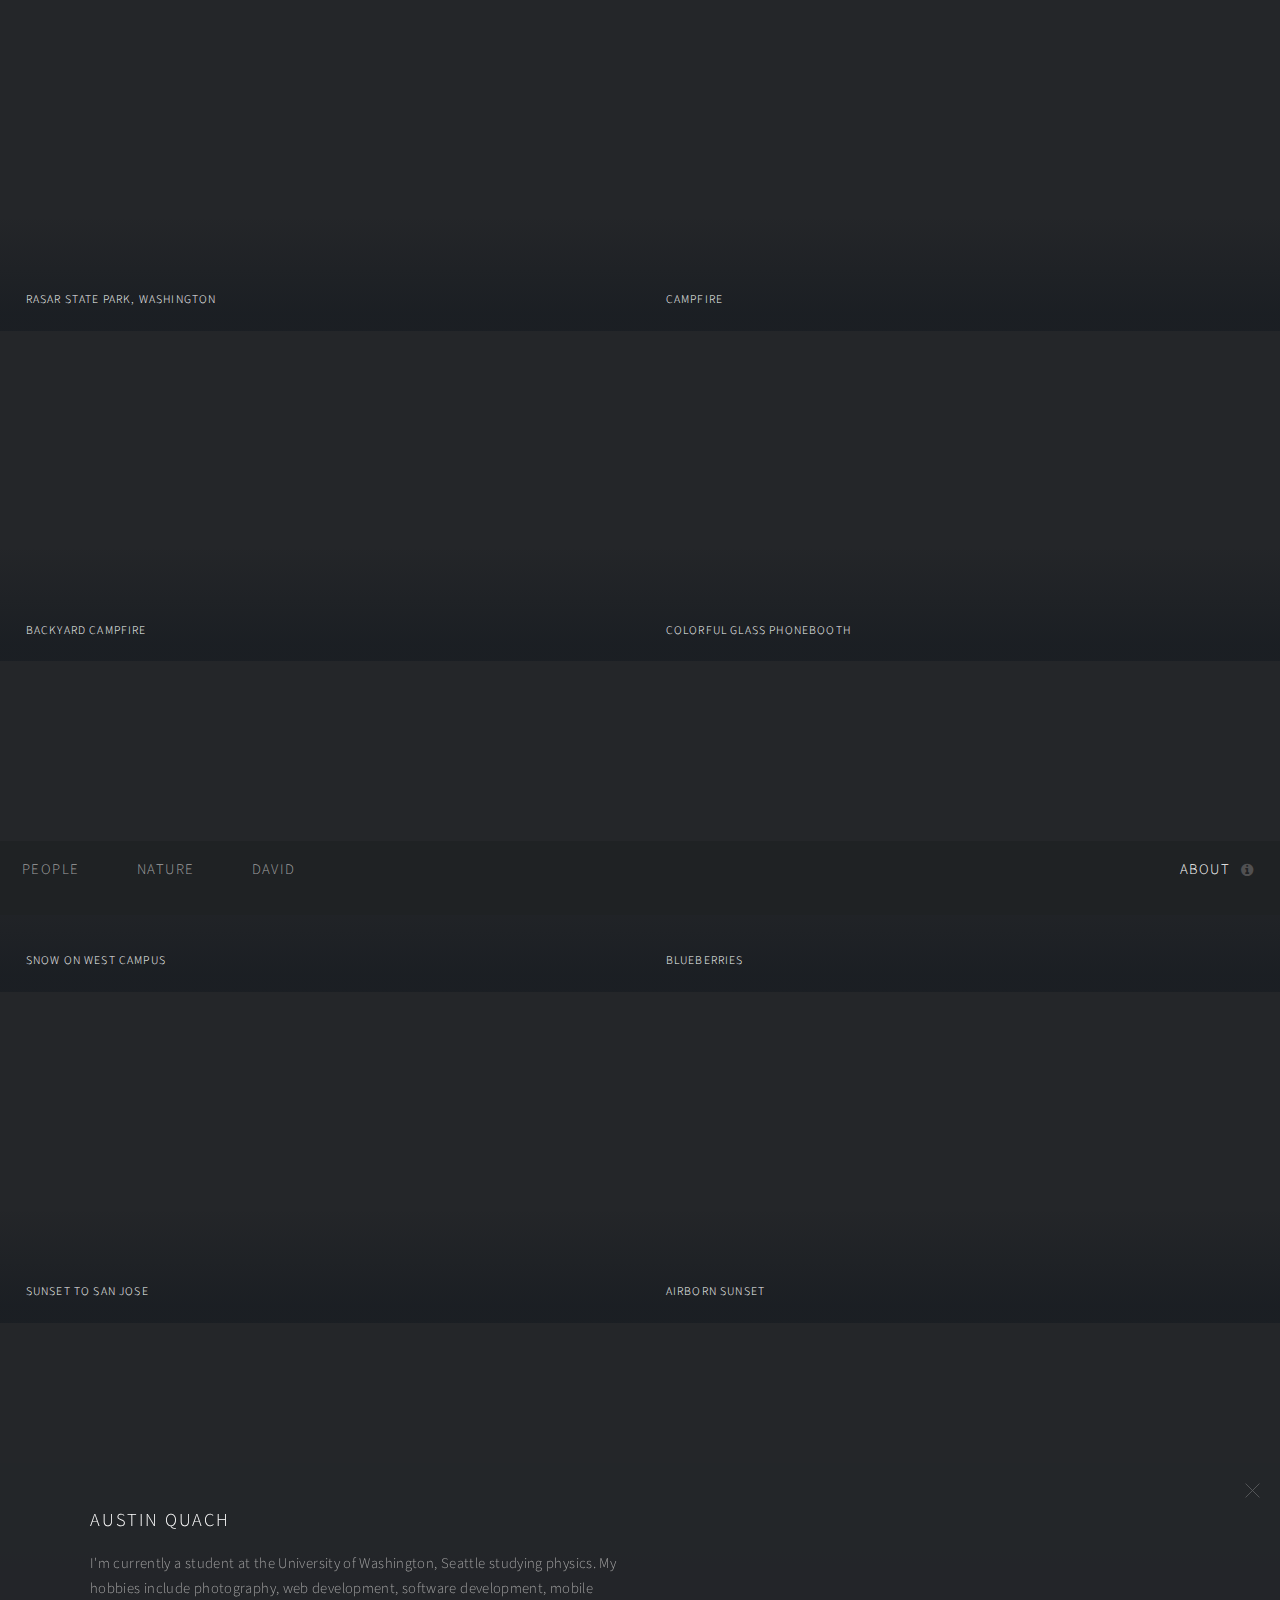
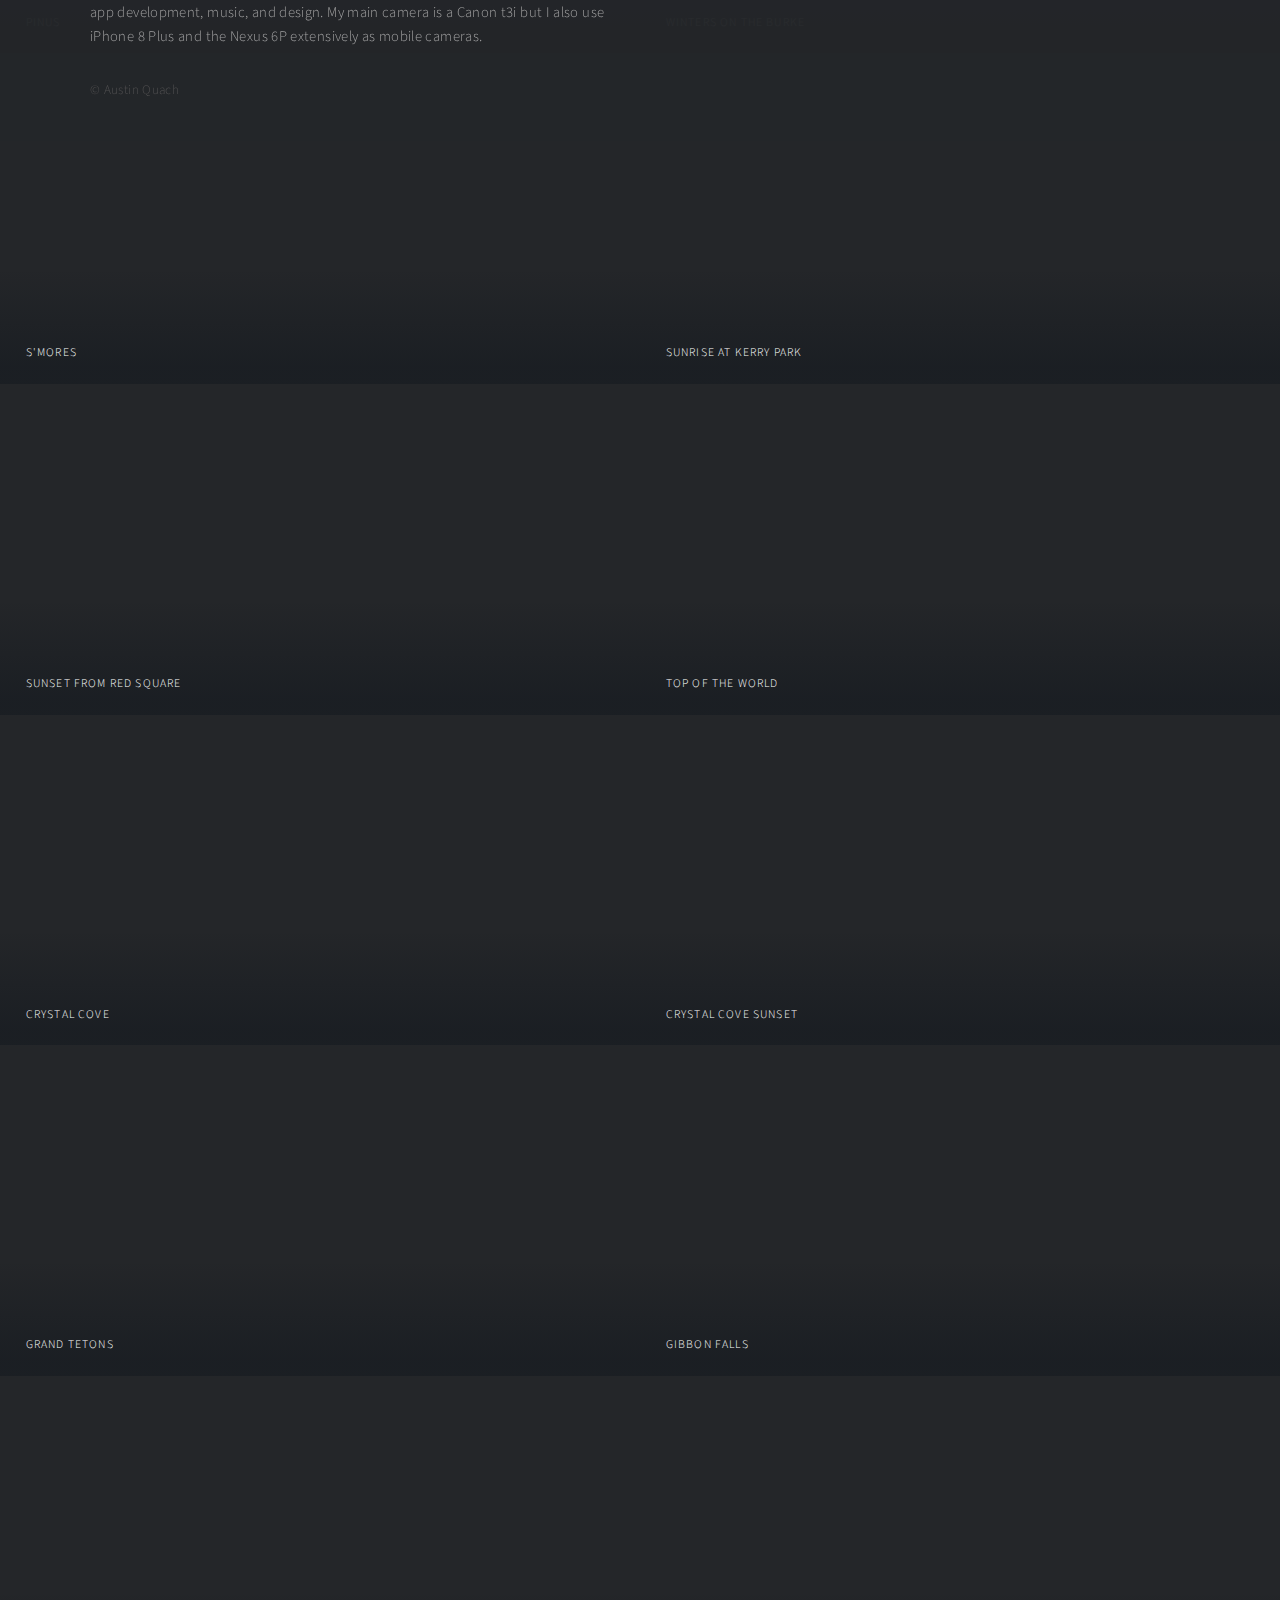
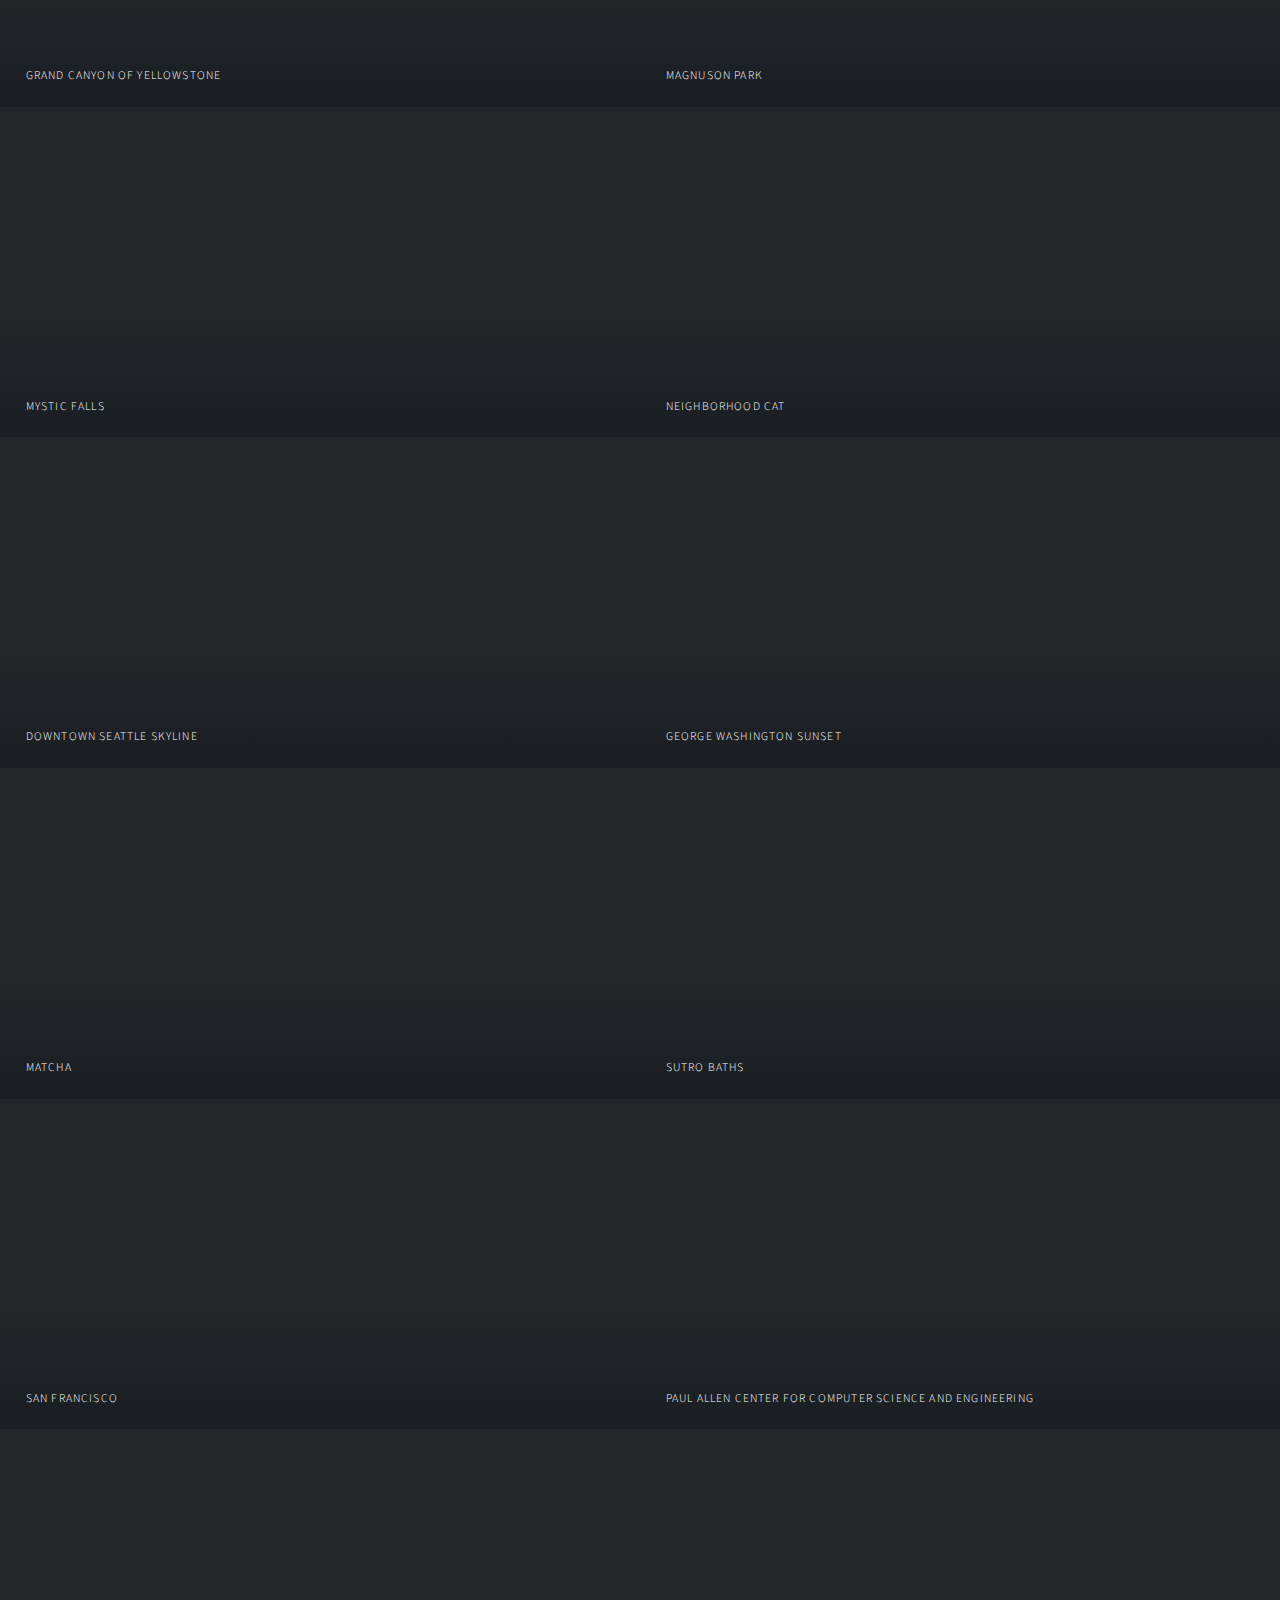
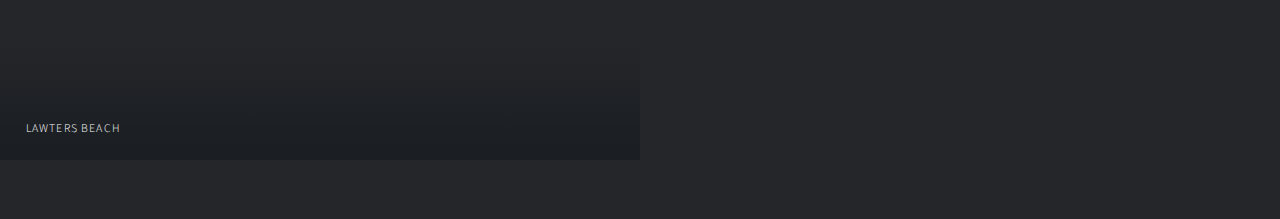
==== nature.html @ 3e6b7080 "Initial push" ====
<!DOCTYPE HTML>
<!--
	Multiverse by HTML5 UP
	html5up.net | @ajlkn
	Free for personal and commercial use under the CCA 3.0 license (html5up.net/license)
-->
<html>
	<head>
		<title>Photo Gallery</title>
		<meta charset="utf-8" />
		<meta name="viewport" content="width=device-width, initial-scale=1, user-scalable=no" />
		<!--[if lte IE 8]><script src="assets/js/ie/html5shiv.js"></script><![endif]-->
		<link rel="stylesheet" href="assets/css/main.css" />
		<!--[if lte IE 9]><link rel="stylesheet" href="assets/css/ie9.css" /><![endif]-->
		<!--[if lte IE 8]><link rel="stylesheet" href="assets/css/ie8.css" /><![endif]-->
	</head>
	<body>

		<!-- Wrapper -->
			<div id="wrapper">

				<!-- Header -->
					<header id="header">
						<h1><a href="index.html">People &nbsp &nbsp &nbsp &nbsp &nbsp &nbsp</a></h1>
						<h1><a href="nature.html">Nature &nbsp &nbsp &nbsp &nbsp &nbsp &nbsp</a></h1>
                        <h1><a href="david.html">David</a></h1>
						<nav>
							<ul>
								<li><a href="#footer" class="icon fa-info-circle">About</a></li>
							</ul>
						</nav>
					</header>

					<!-- Main -->
					<div id="main">
						<article class="thumb">
							<a href="https://goo.gl/JCWDoi" class="image"><img src="https://goo.gl/JCWDoi" alt="" /></a>
							<h2>Rasar State Park, Washington</h2>
						</article>
						<article class="thumb">
							<a href="https://goo.gl/pDGPKF" class="image"><img src="https://goo.gl/pDGPKF" alt="" /></a>
							<h2>Campfire</h2>
						</article>
						<article class="thumb">
							<a href="https://goo.gl/0g69cc" class="image"><img src="https://goo.gl/0g69cc" alt="" /></a>
							<h2>Backyard Campfire</h2>
						</article>
						<article class="thumb">
							<a href="https://goo.gl/qanI26" class="image"><img src="https://goo.gl/qanI26" alt="" /></a>
							<h2>Colorful Glass Phonebooth</h2>
						</article>
						<article class="thumb">
							<a href="https://goo.gl/yMsdzG" class="image"><img src="https://goo.gl/yMsdzG" alt="" /></a>
							<h2>Snow on West Campus</h2>
						</article>
						<article class="thumb">
							<a href="https://goo.gl/GKqSKX" class="image"><img src="https://goo.gl/GKqSKX" alt="" /></a>
							<h2>Blueberries</h2>
						</article>
						<article class="thumb">
							<a href="https://goo.gl/ASfyWX" class="image"><img src="https://goo.gl/ASfyWX" alt="" /></a>
							<h2>Sunset to San Jose</h2>
							<p>Flying to San Jose for PAC-12 Championship.</p>
						</article>
						<article class="thumb">
							<a href="https://goo.gl/BLRtaW" class="image"><img src="https://goo.gl/BLRtaW" alt="" /></a>
							<h2>Airborn Sunset</h2>
						</article>
						<article class="thumb">
							<a href="https://goo.gl/0OjVgp" class="image"><img src="https://goo.gl/0OjVgp" alt="" /></a>
							<h2>Pinus</h2>
							<p>Pinus the Traveling Whale accompanies Husky Band to the Cal game.</p>
						</article>
						<article class="thumb">
							<a href="https://goo.gl/dCIVrk" class="image"><img src="https://goo.gl/dCIVrk" alt="" /></a>
							<h2>Winters on the Burke</h2>
						</article>
						<article class="thumb">
							<a href="https://goo.gl/ZMhNvx" class="image"><img src="https://goo.gl/ZMhNvx" alt="" /></a>
							<h2>S'mores</h2>
						</article>
						<article class="thumb">
							<a href="https://goo.gl/GWojRS" class="image"><img src="https://goo.gl/GWojRS" alt="" /></a>
							<h2>Sunrise at Kerry Park</h2>
						</article>
						<article class="thumb">
							<a href="https://goo.gl/2pnRNy" class="image"><img src="https://goo.gl/2pnRNy" alt="" /></a>
							<h2>Sunset from Red Square</h2>
						</article>
            <article class="thumb">
							<a href="https://goo.gl/bQdSoG" class="image"><img src="https://goo.gl/bQdSoG" alt="" /></a>
							<h2>Top of the World</h2>
						</article>
            <article class="thumb">
							<a href="https://goo.gl/H8sdAZ" class="image"><img src="https://goo.gl/H8sdAZ" alt="" /></a>
							<h2>Crystal Cove</h2>
						</article>
            <article class="thumb">
							<a href="https://goo.gl/fnd2DQ" class="image"><img src="https://goo.gl/fnd2DQ" alt="" /></a>
							<h2>Crystal Cove Sunset</h2>
						</article>
						<article class="thumb">
							<a href="https://goo.gl/q62iTR" class="image"><img src="https://goo.gl/q62iTR" alt="" /></a>
							<h2>Grand Tetons</h2>
						</article>
						<article class="thumb">
							<a href="https://goo.gl/aBXGTp" class="image"><img src="https://goo.gl/aBXGTp" alt="" /></a>
							<h2>Gibbon Falls</h2>
						</article>
						<article class="thumb">
							<a href="https://goo.gl/oGfmu6" class="image"><img src="https://goo.gl/oGfmu6" alt="" /></a>
							<h2>Grand Canyon of Yellowstone</h2>
						</article>
						<article class="thumb">
							<a href="https://goo.gl/AFgDKu" class="image"><img src="https://goo.gl/AFgDKu" alt="" /></a>
							<h2>Magnuson Park</h2>
						</article>
						<article class="thumb">
							<a href="https://goo.gl/muvzYB" class="image"><img src="https://goo.gl/muvzYB" alt="" /></a>
							<h2>Mystic Falls</h2>
						</article>
                        <article class="thumb">
							<a href="https://goo.gl/HmzfLh" class="image"><img src="https://goo.gl/HmzfLh" alt="" /></a>
							<h2>Neighborhood Cat</h2>
						</article>
                        <article class="thumb">
							<a href="https://goo.gl/FzQdDv" class="image"><img src="https://goo.gl/FzQdDv" alt="" /></a>
							<h2>Downtown Seattle Skyline</h2>
						</article>
                        <article class="thumb">
							<a href="https://goo.gl/gCYbWD" class="image"><img src="https://goo.gl/gCYbWD" alt="" /></a>
							<h2>George Washington Sunset</h2>
						</article>
                        <article class="thumb">
							<a href="https://goo.gl/Y8athT" class="image"><img src="https://goo.gl/Y8athT" alt="" /></a>
							<h2>Matcha</h2>
						</article>
                        <article class="thumb">
							<a href="https://goo.gl/od1YXH" class="image"><img src="https://goo.gl/od1YXH" alt="" /></a>
							<h2>Sutro Baths</h2>
						</article>
                        <article class="thumb">
							<a href="https://goo.gl/ZtMGea" class="image"><img src="https://goo.gl/ZtMGea" alt="" /></a>
							<h2>San Francisco</h2>
						</article>
                        <article class="thumb">
							<a href="https://goo.gl/rfghCG" class="image"><img src="https://goo.gl/rfghCG" alt="" /></a>
							<h2>Paul Allen Center for Computer Science and Engineering</h2>
						</article>
                        <article class="thumb">
							<a href="https://goo.gl/N5wKKr" class="image"><img src="https://goo.gl/N5wKKr" alt="" /></a>
							<h2>Lawters Beach</h2>
						</article>
					</div>

				<!-- Footer -->
					<footer id="footer" class="panel">
						<div class="inner split">
							<div>
								<section>
									<h2>Austin Quach</h2>
									<p>
										I'm currently a student at the University of Washington, Seattle studying physics. My hobbies include photography,
										web development, software development, mobile app development, music, and design. My main camera is a Canon t3i but I also use
										iPhone 8 Plus and the Nexus 6P extensively as mobile cameras.
									</p>
								</section>
								<!--
								<section>
									<h2>Follow me on ...</h2>
									<ul class="icons">
										<li><a href="https://twitter.com/ryukiri1" class="icon fa-twitter"><span class="label">Twitter</span></a></li>
										<li><a href="https://www.instagram.com/ryukiri/" class="icon fa-instagram"><span class="label">Instagram</span></a></li>
										<li><a href="https://github.com/ryukiri" class="icon fa-github"><span class="label">GitHub</span></a></li>
										<li><a href="#" class="icon fa-linkedin"><span class="label">LinkedIn</span></a></li>
									</ul>
								</section>
								-->
								<p class="copyright">
									&copy; Austin Quach</a>
								</p>
							</div>
							<div>

								<!--
								<section>
									<h2>Get in touch</h2>
									<form method="post" action="#">
										<div class="field half first">
											<input type="text" name="name" id="name" placeholder="Name" />
										</div>
										<div class="field half">
											<input type="text" name="email" id="email" placeholder="Email" />
										</div>
										<div class="field">
											<textarea name="message" id="message" rows="4" placeholder="Message"></textarea>
										</div>
										<ul class="actions">
											<li><input type="submit" value="Send" class="special" /></li>
											<li><input type="reset" value="Reset" /></li>
										</ul>
									</form>
								</section>
								-->
							</div>
						</div>
					</footer>
			</div>

		<!-- Scripts -->
			<script src="assets/js/jquery.min.js"></script>
			<script src="assets/js/jquery.poptrox.min.js"></script>
			<script src="assets/js/skel.min.js"></script>
			<script src="assets/js/util.js"></script>
			<!--[if lte IE 8]><script src="assets/js/ie/respond.min.js"></script><![endif]-->
			<script src="assets/js/main.js"></script>

	</body>
</html>
---- assets/css/main.css ----
@import url(font-awesome.min.css);
@import url("https://fonts.googleapis.com/css?family=Source+Sans+Pro:300,300italic,400,400italic");

/*
	Multiverse by HTML5 UP
	html5up.net | @ajlkn
	Free for personal and commercial use under the CCA 3.0 license (html5up.net/license)
*/

/* Reset */

	html, body, div, span, applet, object, iframe, h1, h2, h3, h4, h5, h6, p, blockquote, pre, a, abbr, acronym, address, big, cite, code, del, dfn, em, img, ins, kbd, q, s, samp, small, strike, strong, sub, sup, tt, var, b, u, i, center, dl, dt, dd, ol, ul, li, fieldset, form, label, legend, table, caption, tbody, tfoot, thead, tr, th, td, article, aside, canvas, details, embed, figure, figcaption, footer, header, hgroup, menu, nav, output, ruby, section, summary, time, mark, audio, video {
		margin: 0;
		padding: 0;
		border: 0;
		font-size: 100%;
		font: inherit;
		vertical-align: baseline;
	}

	article, aside, details, figcaption, figure, footer, header, hgroup, menu, nav, section {
		display: block;
	}

	body {
		line-height: 1;
	}

	ol, ul {
		list-style: none;
	}

	blockquote, q {
		quotes: none;
	}

	blockquote:before, blockquote:after, q:before, q:after {
		content: '';
		content: none;
	}

	table {
		border-collapse: collapse;
		border-spacing: 0;
	}

	body {
		-webkit-text-size-adjust: none;
	}

/* Box Model */

	*, *:before, *:after {
		-moz-box-sizing: border-box;
		-webkit-box-sizing: border-box;
		box-sizing: border-box;
	}

	@-moz-keyframes spinner {
		0% {
			-moz-transform: rotate(0deg);
			-webkit-transform: rotate(0deg);
			-ms-transform: rotate(0deg);
			transform: rotate(0deg);
		}

		100% {
			-moz-transform: rotate(359deg);
			-webkit-transform: rotate(359deg);
			-ms-transform: rotate(359deg);
			transform: rotate(359deg);
		}
	}

	@-webkit-keyframes spinner {
		0% {
			-moz-transform: rotate(0deg);
			-webkit-transform: rotate(0deg);
			-ms-transform: rotate(0deg);
			transform: rotate(0deg);
		}

		100% {
			-moz-transform: rotate(359deg);
			-webkit-transform: rotate(359deg);
			-ms-transform: rotate(359deg);
			transform: rotate(359deg);
		}
	}

	@-ms-keyframes spinner {
		0% {
			-moz-transform: rotate(0deg);
			-webkit-transform: rotate(0deg);
			-ms-transform: rotate(0deg);
			transform: rotate(0deg);
		}

		100% {
			-moz-transform: rotate(359deg);
			-webkit-transform: rotate(359deg);
			-ms-transform: rotate(359deg);
			transform: rotate(359deg);
		}
	}

	@keyframes spinner {
		0% {
			-moz-transform: rotate(0deg);
			-webkit-transform: rotate(0deg);
			-ms-transform: rotate(0deg);
			transform: rotate(0deg);
		}

		100% {
			-moz-transform: rotate(359deg);
			-webkit-transform: rotate(359deg);
			-ms-transform: rotate(359deg);
			transform: rotate(359deg);
		}
	}

/* Basic */

	@-ms-viewport {
		width: device-width;
	}

	body {
		-ms-overflow-style: scrollbar;
	}

	@media screen and (max-width: 480px) {

		html, body {
			min-width: 320px;
		}

	}

	body {
		background: #242629;
	}

		body.loading *, body.loading *:before, body.loading *:after {
			-moz-animation: none !important;
			-webkit-animation: none !important;
			-ms-animation: none !important;
			animation: none !important;
			-moz-transition: none !important;
			-webkit-transition: none !important;
			-ms-transition: none !important;
			transition: none !important;
		}

		body.resizing *, body.resizing *:before, body.resizing *:after {
			-moz-animation: none !important;
			-webkit-animation: none !important;
			-ms-animation: none !important;
			animation: none !important;
			-moz-transition: none !important;
			-webkit-transition: none !important;
			-ms-transition: none !important;
			transition: none !important;
		}

/* Type */

	body, input, select, textarea {
		color: #a0a0a1;
		font-family: "Source Sans Pro", Helvetica, sans-serif;
		font-size: 15pt;
		font-weight: 300;
		letter-spacing: 0.025em;
		line-height: 1.65;
	}

		@media screen and (max-width: 1680px) {

			body, input, select, textarea {
				font-size: 11pt;
			}

		}

	a {
		-moz-transition: color 0.2s ease-in-out, border-bottom-color 0.2s ease-in-out;
		-webkit-transition: color 0.2s ease-in-out, border-bottom-color 0.2s ease-in-out;
		-ms-transition: color 0.2s ease-in-out, border-bottom-color 0.2s ease-in-out;
		transition: color 0.2s ease-in-out, border-bottom-color 0.2s ease-in-out;
		border-bottom: dotted 1px;
		color: #34a58e;
		text-decoration: none;
	}

		a:hover {
			border-bottom-color: transparent;
			color: #34a58e !important;
		}

	strong, b {
		color: #ffffff;
		font-weight: 300;
	}

	em, i {
		font-style: italic;
	}

	p {
		margin: 0 0 2em 0;
	}

	h1, h2, h3, h4, h5, h6 {
		color: #ffffff;
		font-weight: 300;
		letter-spacing: 0.1em;
		line-height: 1.5;
		margin: 0 0 1em 0;
		text-transform: uppercase;
	}

		h1 a, h2 a, h3 a, h4 a, h5 a, h6 a {
			color: inherit;
			text-decoration: none;
		}

	h1 {
		font-size: 2em;
	}

	h2 {
		font-size: 1.25em;
	}

	h3 {
		font-size: 1.1em;
	}

	h4 {
		font-size: 1em;
	}

	h5 {
		font-size: 0.9em;
	}

	h6 {
		font-size: 0.7em;
	}

	@media screen and (max-width: 736px) {

		h2 {
			font-size: 1em;
		}

		h3 {
			font-size: 0.9em;
		}

		h4 {
			font-size: 0.8em;
		}

		h5 {
			font-size: 0.7em;
		}

		h6 {
			font-size: 0.7em;
		}

	}

	sub {
		font-size: 0.8em;
		position: relative;
		top: 0.5em;
	}

	sup {
		font-size: 0.8em;
		position: relative;
		top: -0.5em;
	}

	blockquote {
		border-left: 4px #36383c;
		font-style: italic;
		margin: 0 0 2em 0;
		padding: 0.5em 0 0.5em 2em;
	}

	code {
		background: #34363b;
		border: solid 1px #36383c;
		font-family: "Courier New", monospace;
		font-size: 0.9em;
		margin: 0 0.25em;
		padding: 0.25em 0.65em;
	}

	pre {
		-webkit-overflow-scrolling: touch;
		font-family: "Courier New", monospace;
		font-size: 0.9em;
		margin: 0 0 2em 0;
	}

		pre code {
			display: block;
			line-height: 1.75;
			padding: 1em 1.5em;
			overflow-x: auto;
		}

	hr {
		border: 0;
		border-bottom: solid 1px #36383c;
		margin: 2em 0;
	}

		hr.major {
			margin: 3em 0;
		}

	.align-left {
		text-align: left;
	}

	.align-center {
		text-align: center;
	}

	.align-right {
		text-align: right;
	}

/* Button */

	input[type="submit"],
	input[type="reset"],
	input[type="button"],
	button,
	.button {
		-moz-appearance: none;
		-webkit-appearance: none;
		-ms-appearance: none;
		appearance: none;
		-moz-transition: background-color 0.2s ease-in-out, box-shadow 0.2s ease-in-out, color 0.2s ease-in-out;
		-webkit-transition: background-color 0.2s ease-in-out, box-shadow 0.2s ease-in-out, color 0.2s ease-in-out;
		-ms-transition: background-color 0.2s ease-in-out, box-shadow 0.2s ease-in-out, color 0.2s ease-in-out;
		transition: background-color 0.2s ease-in-out, box-shadow 0.2s ease-in-out, color 0.2s ease-in-out;
		background-color: transparent;
		border: 0;
		border-radius: 0;
		box-shadow: inset 0 0 0 2px #36383c;
		color: #ffffff !important;
		cursor: pointer;
		display: inline-block;
		font-size: 0.9em;
		font-weight: 300;
		height: 3.05556em;
		letter-spacing: 0.1em;
		line-height: 3.05556em;
		padding: 0 2.5em;
		text-align: center;
		text-decoration: none;
		text-transform: uppercase;
		white-space: nowrap;
	}

		input[type="submit"]:hover,
		input[type="reset"]:hover,
		input[type="button"]:hover,
		button:hover,
		.button:hover {
			box-shadow: inset 0 0 0 2px #34a58e;
			color: #34a58e !important;
		}

			input[type="submit"]:hover:active,
			input[type="reset"]:hover:active,
			input[type="button"]:hover:active,
			button:hover:active,
			.button:hover:active {
				background-color: rgba(52, 165, 142, 0.15);
				color: #34a58e !important;
			}

		input[type="submit"].icon,
		input[type="reset"].icon,
		input[type="button"].icon,
		button.icon,
		.button.icon {
			padding-left: 1.35em;
		}

			input[type="submit"].icon:before,
			input[type="reset"].icon:before,
			input[type="button"].icon:before,
			button.icon:before,
			.button.icon:before {
				margin-right: 0.5em;
			}

		input[type="submit"].fit,
		input[type="reset"].fit,
		input[type="button"].fit,
		button.fit,
		.button.fit {
			display: block;
			margin: 0 0 1em 0;
			width: 100%;
		}

		input[type="submit"].small,
		input[type="reset"].small,
		input[type="button"].small,
		button.small,
		.button.small {
			font-size: 0.8em;
		}

		input[type="submit"].big,
		input[type="reset"].big,
		input[type="button"].big,
		button.big,
		.button.big {
			font-size: 1.35em;
		}

		input[type="submit"].special,
		input[type="reset"].special,
		input[type="button"].special,
		button.special,
		.button.special {
			background-color: #34a58e;
			box-shadow: none;
		}

			input[type="submit"].special:hover,
			input[type="reset"].special:hover,
			input[type="button"].special:hover,
			button.special:hover,
			.button.special:hover {
				background-color: #47c5ab;
				color: #ffffff !important;
			}

				input[type="submit"].special:hover:active,
				input[type="reset"].special:hover:active,
				input[type="button"].special:hover:active,
				button.special:hover:active,
				.button.special:hover:active {
					background-color: #287e6d;
				}

		input[type="submit"].disabled, input[type="submit"]:disabled,
		input[type="reset"].disabled,
		input[type="reset"]:disabled,
		input[type="button"].disabled,
		input[type="button"]:disabled,
		button.disabled,
		button:disabled,
		.button.disabled,
		.button:disabled {
			-moz-pointer-events: none;
			-webkit-pointer-events: none;
			-ms-pointer-events: none;
			pointer-events: none;
			opacity: 0.35;
		}

/* Form */

	form {
		margin: 0 0 2em 0;
	}

		form .field {
			margin: 0 0 1.3em 0;
		}

			form .field.half {
				float: left;
				padding: 0 0 0 0.65em;
				width: 50%;
			}

				form .field.half.first {
					padding: 0 0.65em 0 0;
				}

		form > .actions {
			margin: 1.5em 0 0 0 !important;
		}

		@media screen and (max-width: 736px) {

			form .field.half {
				float: none;
				padding: 0;
				width: 100%;
			}

				form .field.half.first {
					padding: 0;
				}

		}

	label {
		color: #ffffff;
		display: block;
		font-size: 0.9em;
		font-weight: 300;
		margin: 0 0 1em 0;
	}

	input[type="text"],
	input[type="password"],
	input[type="email"],
	input[type="tel"],
	input[type="search"],
	input[type="url"],
	select,
	textarea {
		-moz-appearance: none;
		-webkit-appearance: none;
		-ms-appearance: none;
		appearance: none;
		background: #34363b;
		border: 0;
		border-radius: 0;
		color: #a0a0a1;
		display: block;
		outline: 0;
		padding: 0 1em;
		text-decoration: none;
		width: 100%;
	}

		input[type="text"]:invalid,
		input[type="password"]:invalid,
		input[type="email"]:invalid,
		input[type="tel"]:invalid,
		input[type="search"]:invalid,
		input[type="url"]:invalid,
		select:invalid,
		textarea:invalid {
			box-shadow: none;
		}

		input[type="text"]:focus,
		input[type="password"]:focus,
		input[type="email"]:focus,
		input[type="tel"]:focus,
		input[type="search"]:focus,
		input[type="url"]:focus,
		select:focus,
		textarea:focus {
			box-shadow: inset 0 0 0 2px #34a58e;
		}

	.select-wrapper {
		text-decoration: none;
		display: block;
		position: relative;
	}

		.select-wrapper:before {
			-moz-osx-font-smoothing: grayscale;
			-webkit-font-smoothing: antialiased;
			font-family: FontAwesome;
			font-style: normal;
			font-weight: normal;
			text-transform: none !important;
		}

		.select-wrapper:before {
			color: #36383c;
			content: '\f078';
			display: block;
			height: 2.75em;
			line-height: 2.75em;
			pointer-events: none;
			position: absolute;
			right: 0;
			text-align: center;
			top: 0;
			width: 2.75em;
		}

		.select-wrapper select::-ms-expand {
			display: none;
		}

	input[type="text"],
	input[type="password"],
	input[type="email"],
	input[type="tel"],
	input[type="search"],
	input[type="url"],
	select {
		height: 2.75em;
	}

	textarea {
		padding: 0.75em 1em;
	}

	input[type="checkbox"],
	input[type="radio"] {
		-moz-appearance: none;
		-webkit-appearance: none;
		-ms-appearance: none;
		appearance: none;
		display: block;
		float: left;
		margin-right: -2em;
		opacity: 0;
		width: 1em;
		z-index: -1;
	}

		input[type="checkbox"] + label,
		input[type="radio"] + label {
			text-decoration: none;
			color: #a0a0a1;
			cursor: pointer;
			display: inline-block;
			font-size: 1em;
			font-weight: 300;
			padding-left: 2.4em;
			padding-right: 0.75em;
			position: relative;
		}

			input[type="checkbox"] + label:before,
			input[type="radio"] + label:before {
				-moz-osx-font-smoothing: grayscale;
				-webkit-font-smoothing: antialiased;
				font-family: FontAwesome;
				font-style: normal;
				font-weight: normal;
				text-transform: none !important;
			}

			input[type="checkbox"] + label:before,
			input[type="radio"] + label:before {
				background: #34363b;
				content: '';
				display: inline-block;
				height: 1.65em;
				left: 0;
				line-height: 1.58125em;
				position: absolute;
				text-align: center;
				top: 0;
				width: 1.65em;
			}

		input[type="checkbox"]:checked + label:before,
		input[type="radio"]:checked + label:before {
			background: #34a58e;
			border-color: #34a58e;
			color: #ffffff;
			content: '\f00c';
		}

		input[type="checkbox"]:focus + label:before,
		input[type="radio"]:focus + label:before {
			box-shadow: 0 0 0 2px #34a58e;
		}

	input[type="radio"] + label:before {
		border-radius: 100%;
	}

	::-webkit-input-placeholder {
		color: #707071 !important;
		opacity: 1.0;
	}

	:-moz-placeholder {
		color: #707071 !important;
		opacity: 1.0;
	}

	::-moz-placeholder {
		color: #707071 !important;
		opacity: 1.0;
	}

	:-ms-input-placeholder {
		color: #707071 !important;
		opacity: 1.0;
	}

	.formerize-placeholder {
		color: #707071 !important;
		opacity: 1.0;
	}

/* Icon */

	.icon {
		text-decoration: none;
		border-bottom: none;
		position: relative;
	}

		.icon:before {
			-moz-osx-font-smoothing: grayscale;
			-webkit-font-smoothing: antialiased;
			font-family: FontAwesome;
			font-style: normal;
			font-weight: normal;
			text-transform: none !important;
		}

		.icon > .label {
			display: none;
		}

/* List */

	ol {
		list-style: decimal;
		margin: 0 0 2em 0;
		padding-left: 1.25em;
	}

		ol li {
			padding-left: 0.25em;
		}

	ul {
		list-style: disc;
		margin: 0 0 2em 0;
		padding-left: 1em;
	}

		ul li {
			padding-left: 0.5em;
		}

		ul.alt {
			list-style: none;
			padding-left: 0;
		}

			ul.alt li {
				border-top: solid 1px #36383c;
				padding: 0.5em 0;
			}

				ul.alt li:first-child {
					border-top: 0;
					padding-top: 0;
				}

		ul.icons {
			cursor: default;
			list-style: none;
			padding-left: 0;
		}

			ul.icons li {
				display: inline-block;
				padding: 0 1em 0 0;
			}

				ul.icons li:last-child {
					padding-right: 0;
				}

				ul.icons li .icon {
					color: #505051;
				}

					ul.icons li .icon:before {
						font-size: 1.5em;
					}

		ul.actions {
			cursor: default;
			list-style: none;
			padding-left: 0;
		}

			ul.actions li {
				display: inline-block;
				padding: 0 1em 0 0;
				vertical-align: middle;
			}

				ul.actions li:last-child {
					padding-right: 0;
				}

			ul.actions.small li {
				padding: 0 0.5em 0 0;
			}

			ul.actions.vertical li {
				display: block;
				padding: 1em 0 0 0;
			}

				ul.actions.vertical li:first-child {
					padding-top: 0;
				}

				ul.actions.vertical li > * {
					margin-bottom: 0;
				}

			ul.actions.vertical.small li {
				padding: 0.5em 0 0 0;
			}

				ul.actions.vertical.small li:first-child {
					padding-top: 0;
				}

			ul.actions.fit {
				display: table;
				margin-left: -1em;
				padding: 0;
				table-layout: fixed;
				width: calc(100% + 1em);
			}

				ul.actions.fit li {
					display: table-cell;
					padding: 0 0 0 1em;
				}

					ul.actions.fit li > * {
						margin-bottom: 0;
					}

				ul.actions.fit.small {
					margin-left: -0.5em;
					width: calc(100% + 0.5em);
				}

					ul.actions.fit.small li {
						padding: 0 0 0 0.5em;
					}

			@media screen and (max-width: 480px) {

				ul.actions {
					margin: 0 0 2em 0;
				}

					ul.actions li {
						padding: 1em 0 0 0;
						display: block;
						text-align: center;
						width: 100%;
					}

						ul.actions li:first-child {
							padding-top: 0;
						}

						ul.actions li > * {
							width: 100%;
							margin: 0 !important;
						}

							ul.actions li > *.icon:before {
								margin-left: -2em;
							}

					ul.actions.small li {
						padding: 0.5em 0 0 0;
					}

						ul.actions.small li:first-child {
							padding-top: 0;
						}

			}

	dl {
		margin: 0 0 2em 0;
	}

		dl dt {
			display: block;
			font-weight: 300;
			margin: 0 0 1em 0;
		}

		dl dd {
			margin-left: 2em;
		}

/* Table */

	.table-wrapper {
		-webkit-overflow-scrolling: touch;
		overflow-x: auto;
	}

	table {
		margin: 0 0 2em 0;
		width: 100%;
	}

		table tbody tr {
			border: solid 1px #36383c;
			border-left: 0;
			border-right: 0;
		}

			table tbody tr:nth-child(2n + 1) {
				background-color: #34363b;
			}

		table td {
			padding: 0.75em 0.75em;
		}

		table th {
			color: #ffffff;
			font-size: 0.9em;
			font-weight: 300;
			padding: 0 0.75em 0.75em 0.75em;
			text-align: left;
		}

		table thead {
			border-bottom: solid 2px #36383c;
		}

		table tfoot {
			border-top: solid 2px #36383c;
		}

		table.alt {
			border-collapse: separate;
		}

			table.alt tbody tr td {
				border: solid 1px #36383c;
				border-left-width: 0;
				border-top-width: 0;
			}

				table.alt tbody tr td:first-child {
					border-left-width: 1px;
				}

			table.alt tbody tr:first-child td {
				border-top-width: 1px;
			}

			table.alt thead {
				border-bottom: 0;
			}

			table.alt tfoot {
				border-top: 0;
			}

/* Panel */

	.panel {
		padding: 4em 4em 2em 4em ;
		-moz-transform: translateY(100vh);
		-webkit-transform: translateY(100vh);
		-ms-transform: translateY(100vh);
		transform: translateY(100vh);
		-moz-transition: -moz-transform 0.5s ease;
		-webkit-transition: -webkit-transform 0.5s ease;
		-ms-transition: -ms-transform 0.5s ease;
		transition: transform 0.5s ease;
		-webkit-overflow-scrolling: touch;
		background: rgba(36, 38, 41, 0.975);
		bottom: 4em;
		left: 0;
		max-height: calc(80vh - 4em);
		overflow-y: auto;
		position: fixed;
		width: 100%;
		z-index: 10001;
	}

		.panel.active {
			-moz-transform: translateY(1px);
			-webkit-transform: translateY(1px);
			-ms-transform: translateY(1px);
			transform: translateY(1px);
		}

		.panel > .inner {
			margin: 0 auto;
			max-width: 100%;
			width: 75em;
		}

			.panel > .inner.split {
				display: -moz-flex;
				display: -webkit-flex;
				display: -ms-flex;
				display: flex;
			}

				.panel > .inner.split > div {
					margin-left: 4em;
					width: 50%;
				}

				.panel > .inner.split > :first-child {
					margin-left: 0;
				}

		.panel > .closer {
			-moz-transition: opacity 0.2s ease-in-out;
			-webkit-transition: opacity 0.2s ease-in-out;
			-ms-transition: opacity 0.2s ease-in-out;
			transition: opacity 0.2s ease-in-out;
			background-image: url("images/close.svg");
			background-position: center;
			background-repeat: no-repeat;
			background-size: 3em;
			cursor: pointer;
			height: 5em;
			opacity: 0.25;
			position: absolute;
			right: 0;
			top: 0;
			width: 5em;
			z-index: 2;
		}

			.panel > .closer:hover {
				opacity: 1.0;
			}

		@media screen and (max-width: 1280px) {

			.panel {
				padding: 3em 3em 1em 3em ;
			}

				.panel > .inner.split > div {
					margin-left: 3em;
				}

				.panel > .closer {
					background-size: 2.5em;
					background-position: 75% 25%;
				}

		}

		@media screen and (max-width: 980px) {

			.panel > .inner.split {
				-moz-flex-direction: column;
				-webkit-flex-direction: column;
				-ms-flex-direction: column;
				flex-direction: column;
			}

				.panel > .inner.split > div {
					margin-left: 0;
					width: 100%;
				}

		}

		@media screen and (max-width: 736px) {

			.panel {
				-moz-transform: translateY(-100vh);
				-webkit-transform: translateY(-100vh);
				-ms-transform: translateY(-100vh);
				transform: translateY(-100vh);
				padding: 4em 2em 2em 2em ;
				bottom: auto;
				top: calc(4em - 1px);
			}

				.panel.active {
					-moz-transform: translateY(0);
					-webkit-transform: translateY(0);
					-ms-transform: translateY(0);
					transform: translateY(0);
				}

		}

/* Poptrox Popup */

	.poptrox-overlay {
		-webkit-tap-highlight-color: rgba(255, 255, 255, 0);
	}

	.poptrox-popup {
		background: rgba(31, 34, 36, 0.925);
		box-shadow: 0 1em 3em 0.5em rgba(0, 0, 0, 0.25);
		cursor: default;
	}

		.poptrox-popup:before {
			-moz-transition: opacity 0.2s ease-in-out;
			-webkit-transition: opacity 0.2s ease-in-out;
			-ms-transition: opacity 0.2s ease-in-out;
			transition: opacity 0.2s ease-in-out;
			background-image: -moz-linear-gradient(to left, rgba(31,34,36,0.35), rgba(31,34,36,0) 10em, rgba(31,34,36,0)), -moz-linear-gradient(to right, rgba(31,34,36,0.35), rgba(31,34,36,0) 10em, rgba(31,34,36,0));
			background-image: -webkit-linear-gradient(to left, rgba(31,34,36,0.35), rgba(31,34,36,0) 10em, rgba(31,34,36,0)), -webkit-linear-gradient(to right, rgba(31,34,36,0.35), rgba(31,34,36,0) 10em, rgba(31,34,36,0));
			background-image: -ms-linear-gradient(to left, rgba(31,34,36,0.35), rgba(31,34,36,0) 10em, rgba(31,34,36,0)), -ms-linear-gradient(to right, rgba(31,34,36,0.35), rgba(31,34,36,0) 10em, rgba(31,34,36,0));
			background-image: linear-gradient(to left, rgba(31,34,36,0.35), rgba(31,34,36,0) 10em, rgba(31,34,36,0)), linear-gradient(to right, rgba(31,34,36,0.35), rgba(31,34,36,0) 10em, rgba(31,34,36,0));
			content: '';
			display: block;
			height: 100%;
			left: 0;
			position: absolute;
			top: 0;
			width: 100%;
			z-index: 1;
			opacity: 1;
		}

		.poptrox-popup .closer {
			-moz-transition: opacity 0.2s ease-in-out;
			-webkit-transition: opacity 0.2s ease-in-out;
			-ms-transition: opacity 0.2s ease-in-out;
			transition: opacity 0.2s ease-in-out;
			background-image: url("images/close.svg");
			background-position: center;
			background-repeat: no-repeat;
			background-size: 3em;
			height: 5em;
			opacity: 0;
			position: absolute;
			right: 0;
			top: 0;
			width: 5em;
			z-index: 2;
		}

		.poptrox-popup .nav-previous,
		.poptrox-popup .nav-next {
			-moz-transition: opacity 0.2s ease-in-out;
			-webkit-transition: opacity 0.2s ease-in-out;
			-ms-transition: opacity 0.2s ease-in-out;
			transition: opacity 0.2s ease-in-out;
			background-image: url("images/arrow.svg");
			background-position: center;
			background-repeat: no-repeat;
			background-size: 5em;
			cursor: pointer;
			height: 8em;
			margin-top: -4em;
			opacity: 0;
			position: absolute;
			top: 50%;
			width: 6em;
			z-index: 2;
		}

		.poptrox-popup .nav-previous {
			-moz-transform: scaleX(-1);
			-webkit-transform: scaleX(-1);
			-ms-transform: scaleX(-1);
			transform: scaleX(-1);
			left: 0;
		}

		.poptrox-popup .nav-next {
			right: 0;
		}

		.poptrox-popup .caption {
			padding: 2em 2em 0.1em 2em ;
			background-image: -moz-linear-gradient(to top, rgba(16,16,16,0.45) 25%, rgba(16,16,16,0) 100%);
			background-image: -webkit-linear-gradient(to top, rgba(16,16,16,0.45) 25%, rgba(16,16,16,0) 100%);
			background-image: -ms-linear-gradient(to top, rgba(16,16,16,0.45) 25%, rgba(16,16,16,0) 100%);
			background-image: linear-gradient(to top, rgba(16,16,16,0.45) 25%, rgba(16,16,16,0) 100%);
			bottom: 0;
			cursor: default;
			left: 0;
			position: absolute;
			text-align: left;
			width: 100%;
			z-index: 2;
		}

			.poptrox-popup .caption h2, .poptrox-popup .caption h3, .poptrox-popup .caption h4, .poptrox-popup .caption h5, .poptrox-popup .caption h6 {
				margin: 0 0 0.5em 0;
			}

			.poptrox-popup .caption p {
				color: #ffffff;
			}

		.poptrox-popup .loader {
			-moz-animation: spinner 1s infinite linear !important;
			-webkit-animation: spinner 1s infinite linear !important;
			-ms-animation: spinner 1s infinite linear !important;
			animation: spinner 1s infinite linear !important;
			background-image: url("images/spinner.svg");
			background-position: center;
			background-repeat: no-repeat;
			background-size: contain;
			display: block;
			font-size: 2em;
			height: 2em;
			left: 50%;
			line-height: 2em;
			margin: -1em 0 0 -1em;
			opacity: 0.25;
			position: absolute;
			text-align: center;
			top: 50%;
			width: 2em;
		}

		.poptrox-popup:hover .closer,
		.poptrox-popup:hover .nav-previous,
		.poptrox-popup:hover .nav-next {
			opacity: 0.5;
		}

			.poptrox-popup:hover .closer:hover,
			.poptrox-popup:hover .nav-previous:hover,
			.poptrox-popup:hover .nav-next:hover {
				opacity: 1.0;
			}

		.poptrox-popup.loading:before {
			opacity: 0;
		}

		body.touch .poptrox-popup .closer,
		body.touch .poptrox-popup .nav-previous,
		body.touch .poptrox-popup .nav-next {
			opacity: 1.0 !important;
		}

		@media screen and (max-width: 980px) {

			.poptrox-popup .closer {
				background-size: 3em;
			}

			.poptrox-popup .nav-previous,
			.poptrox-popup .nav-next {
				background-size: 4em;
			}

		}

		@media screen and (max-width: 736px) {

			.poptrox-popup:before {
				display: none;
			}

			.poptrox-popup .caption {
				display: none !important;
			}

			.poptrox-popup .closer,
			.poptrox-popup .nav-previous,
			.poptrox-popup .nav-next {
				display: none !important;
			}

		}

/* Wrapper */

	#wrapper {
		-moz-transition: -moz-filter 0.5s ease, -webkit-filter 0.5s ease, -ms-filter 0.5s ease, -moz-filter 0.5s ease;
		-webkit-transition: -moz-filter 0.5s ease, -webkit-filter 0.5s ease, -ms-filter 0.5s ease, -webkit-filter 0.5s ease;
		-ms-transition: -moz-filter 0.5s ease, -webkit-filter 0.5s ease, -ms-filter 0.5s ease, -ms-filter 0.5s ease;
		transition: -moz-filter 0.5s ease, -webkit-filter 0.5s ease, -ms-filter 0.5s ease, filter 0.5s ease;
		position: relative;
	}

		#wrapper:after {
			-moz-pointer-events: none;
			-webkit-pointer-events: none;
			-ms-pointer-events: none;
			pointer-events: none;
			-moz-transition: opacity 0.5s ease, visibility 0.5s;
			-webkit-transition: opacity 0.5s ease, visibility 0.5s;
			-ms-transition: opacity 0.5s ease, visibility 0.5s;
			transition: opacity 0.5s ease, visibility 0.5s;
			background: rgba(36, 38, 41, 0.5);
			content: '';
			display: block;
			height: 100%;
			left: 0;
			opacity: 0;
			position: absolute;
			top: 0;
			visibility: hidden;
			width: 100%;
			z-index: 1;
		}

			body.ie #wrapper:after {
				background: rgba(36, 38, 41, 0.8);
			}

		body.modal-active #wrapper {
			-moz-filter: blur(8px);
			-webkit-filter: blur(8px);
			-ms-filter: blur(8px);
			filter: blur(8px);
		}

			body.modal-active #wrapper:after {
				-moz-pointer-events: auto;
				-webkit-pointer-events: auto;
				-ms-pointer-events: auto;
				pointer-events: auto;
				opacity: 1;
				visibility: visible;
				z-index: 10003;
			}

		#wrapper:before {
			-moz-animation: spinner 1s infinite linear !important;
			-webkit-animation: spinner 1s infinite linear !important;
			-ms-animation: spinner 1s infinite linear !important;
			animation: spinner 1s infinite linear !important;
			-moz-pointer-events: none;
			-webkit-pointer-events: none;
			-ms-pointer-events: none;
			pointer-events: none;
			-moz-transition: top 0.75s ease-in-out, opacity 0.35s ease-out, visibility 0.35s;
			-webkit-transition: top 0.75s ease-in-out, opacity 0.35s ease-out, visibility 0.35s;
			-ms-transition: top 0.75s ease-in-out, opacity 0.35s ease-out, visibility 0.35s;
			transition: top 0.75s ease-in-out, opacity 0.35s ease-out, visibility 0.35s;
			background-image: url("images/spinner.svg");
			background-position: center;
			background-repeat: no-repeat;
			background-size: contain;
			content: '';
			display: block;
			font-size: 2em;
			height: 2em;
			left: 50%;
			line-height: 2em;
			margin: -1em 0 0 -1em;
			opacity: 0;
			position: fixed;
			text-align: center;
			top: 75%;
			visibility: hidden;
			width: 2em;
		}

		body.loading #wrapper:before {
			-moz-transition: opacity 1s ease-out !important;
			-webkit-transition: opacity 1s ease-out !important;
			-ms-transition: opacity 1s ease-out !important;
			transition: opacity 1s ease-out !important;
			-moz-transition-delay: 0.5s !important;
			-webkit-transition-delay: 0.5s !important;
			-ms-transition-delay: 0.5s !important;
			transition-delay: 0.5s !important;
			opacity: 0.25;
			top: 50%;
			visibility: visible;
		}

/* Header */

	body {
		padding: 0 0 4em 0;
	}

	#header {
		-moz-transform: translateY(0);
		-webkit-transform: translateY(0);
		-ms-transform: translateY(0);
		transform: translateY(0);
		-moz-transition: -moz-transform 1s ease;
		-webkit-transition: -webkit-transform 1s ease;
		-ms-transition: -ms-transform 1s ease;
		transition: transform 1s ease;
		-moz-user-select: none;
		-ms-user-select: none;
		-webkit-user-select: none;
		background: #1f2224;
		bottom: -1em;
		height: 5em;
		left: 0;
		line-height: 4em;
		padding: 0 1.5em;
		position: fixed;
		user-select: none;
		width: 100%;
		z-index: 10002;
	}

		body.loading #header {
			-moz-transform: translateY(4em);
			-webkit-transform: translateY(4em);
			-ms-transform: translateY(4em);
			transform: translateY(4em);
		}

		#header h1 {
			color: #a0a0a1;
			display: inline-block;
			font-size: 1em;
			line-height: 1;
			margin: 0;
			vertical-align: middle;
		}

			#header h1 a {
				border: 0;
				color: inherit;
			}

				#header h1 a:hover {
					color: inherit !important;
				}

		#header nav {
			position: absolute;
			right: 0;
			top: 0;
		}

			#header nav > ul {
				list-style: none;
				margin: 0;
				padding: 0;
			}

				#header nav > ul > li {
					display: inline-block;
					padding: 0;
				}

					#header nav > ul > li a {
						-moz-transition: background-color 0.5s ease;
						-webkit-transition: background-color 0.5s ease;
						-ms-transition: background-color 0.5s ease;
						transition: background-color 0.5s ease;
						border: 0;
						color: #ffffff;
						display: inline-block;
						letter-spacing: 0.1em;
						padding: 0 1.65em;
						text-transform: uppercase;
					}

						#header nav > ul > li a.icon:before {
							color: #505051;
							float: right;
							margin-left: 0.75em;
						}

						#header nav > ul > li a:hover {
							color: #ffffff !important;
						}

						#header nav > ul > li a.active {
							background-color: #242629;
						}

	@media screen and (max-width: 736px) {

		body {
			padding: 4em 0 0 0;
		}

		#header {
			-moz-transform: translateY(0);
			-webkit-transform: translateY(0);
			-ms-transform: translateY(0);
			transform: translateY(0);
			bottom: auto;
			height: 4em;
			padding: 0 1em;
			top: 0;
		}

			body.loading #header {
				-moz-transform: translateY(-3.4em);
				-webkit-transform: translateY(-3.4em);
				-ms-transform: translateY(-3.4em);
				transform: translateY(-3.4em);
			}

			#header h1 {
				font-size: 0.9em;
			}

			#header nav > ul > li a {
				font-size: 0.9em;
				padding: 0 1.15em;
			}

	}

/* Main */

	#main {
		-moz-transition: -moz-filter 0.5s ease, -webkit-filter 0.5s ease, -ms-filter 0.5s ease, -moz-filter 0.5s ease;
		-webkit-transition: -moz-filter 0.5s ease, -webkit-filter 0.5s ease, -ms-filter 0.5s ease, -webkit-filter 0.5s ease;
		-ms-transition: -moz-filter 0.5s ease, -webkit-filter 0.5s ease, -ms-filter 0.5s ease, -ms-filter 0.5s ease;
		transition: -moz-filter 0.5s ease, -webkit-filter 0.5s ease, -ms-filter 0.5s ease, filter 0.5s ease;
		display: -moz-flex;
		display: -webkit-flex;
		display: -ms-flex;
		display: flex;
		-moz-flex-wrap: wrap;
		-webkit-flex-wrap: wrap;
		-ms-flex-wrap: wrap;
		flex-wrap: wrap;
		-webkit-tap-highlight-color: rgba(255, 255, 255, 0);
	}

		#main .thumb {
			-moz-transition: opacity 1.25s ease-in-out;
			-webkit-transition: opacity 1.25s ease-in-out;
			-ms-transition: opacity 1.25s ease-in-out;
			transition: opacity 1.25s ease-in-out;
			-moz-pointer-events: auto;
			-webkit-pointer-events: auto;
			-ms-pointer-events: auto;
			pointer-events: auto;
			-webkit-tap-highlight-color: rgba(255, 255, 255, 0);
			opacity: 1;
			overflow: hidden;
			position: relative;
		}

			#main .thumb:after {
				background-image: -moz-linear-gradient(to top, rgba(10,17,25,0.35) 5%, rgba(10,17,25,0) 35%);
				background-image: -webkit-linear-gradient(to top, rgba(10,17,25,0.35) 5%, rgba(10,17,25,0) 35%);
				background-image: -ms-linear-gradient(to top, rgba(10,17,25,0.35) 5%, rgba(10,17,25,0) 35%);
				background-image: linear-gradient(to top, rgba(10,17,25,0.35) 5%, rgba(10,17,25,0) 35%);
				-moz-pointer-events: none;
				-webkit-pointer-events: none;
				-ms-pointer-events: none;
				pointer-events: none;
				background-size: cover;
				content: '';
				display: block;
				height: 100%;
				left: 0;
				position: absolute;
				top: 0;
				width: 100%;
			}

			#main .thumb > .image {
				-webkit-tap-highlight-color: rgba(255, 255, 255, 0);
				background-position: center;
				background-repeat: no-repeat;
				background-size: cover;
				border: 0;
				height: 100%;
				left: 0;
				position: absolute;
				top: 0;
				width: 100%;
			}

			#main .thumb > h2 {
				-moz-pointer-events: none;
				-webkit-pointer-events: none;
				-ms-pointer-events: none;
				pointer-events: none;
				bottom: 1.875em;
				font-size: 0.8em;
				left: 2.1875em;
				margin: 0;
				position: absolute;
				z-index: 1;
			}

			#main .thumb > p {
				display: none;
			}

		#main:after {
			-moz-pointer-events: none;
			-webkit-pointer-events: none;
			-ms-pointer-events: none;
			pointer-events: none;
			-moz-transition: opacity 0.5s ease, visibility 0.5s;
			-webkit-transition: opacity 0.5s ease, visibility 0.5s;
			-ms-transition: opacity 0.5s ease, visibility 0.5s;
			transition: opacity 0.5s ease, visibility 0.5s;
			background: rgba(36, 38, 41, 0.25);
			content: '';
			display: block;
			height: 100%;
			left: 0;
			opacity: 0;
			position: absolute;
			top: 0;
			visibility: hidden;
			width: 100%;
			z-index: 1;
		}

			body.ie #main:after {
				background: rgba(36, 38, 41, 0.55);
			}

		body.content-active #main {
			-moz-filter: blur(6px);
			-webkit-filter: blur(6px);
			-ms-filter: blur(6px);
			filter: blur(6px);
		}

			body.content-active #main:after {
				-moz-pointer-events: auto;
				-webkit-pointer-events: auto;
				-ms-pointer-events: auto;
				pointer-events: auto;
				opacity: 1;
				visibility: visible;
			}

		body.loading #main .thumb {
			-moz-pointer-events: none;
			-webkit-pointer-events: none;
			-ms-pointer-events: none;
			pointer-events: none;
			opacity: 0;
		}

		#main .thumb {
			-moz-transition-delay: 2.525s;
			-webkit-transition-delay: 2.525s;
			-ms-transition-delay: 2.525s;
			transition-delay: 2.525s;
			height: calc(40vh - 2em);
			min-height: 20em;
			width: 25%;
		}

			#main .thumb:nth-child(1) {
				-moz-transition-delay: 0.65s;
				-webkit-transition-delay: 0.65s;
				-ms-transition-delay: 0.65s;
				transition-delay: 0.65s;
			}

			#main .thumb:nth-child(2) {
				-moz-transition-delay: 0.8s;
				-webkit-transition-delay: 0.8s;
				-ms-transition-delay: 0.8s;
				transition-delay: 0.8s;
			}

			#main .thumb:nth-child(3) {
				-moz-transition-delay: 0.95s;
				-webkit-transition-delay: 0.95s;
				-ms-transition-delay: 0.95s;
				transition-delay: 0.95s;
			}

			#main .thumb:nth-child(4) {
				-moz-transition-delay: 1.1s;
				-webkit-transition-delay: 1.1s;
				-ms-transition-delay: 1.1s;
				transition-delay: 1.1s;
			}

			#main .thumb:nth-child(5) {
				-moz-transition-delay: 1.25s;
				-webkit-transition-delay: 1.25s;
				-ms-transition-delay: 1.25s;
				transition-delay: 1.25s;
			}

			#main .thumb:nth-child(6) {
				-moz-transition-delay: 1.4s;
				-webkit-transition-delay: 1.4s;
				-ms-transition-delay: 1.4s;
				transition-delay: 1.4s;
			}

			#main .thumb:nth-child(7) {
				-moz-transition-delay: 1.55s;
				-webkit-transition-delay: 1.55s;
				-ms-transition-delay: 1.55s;
				transition-delay: 1.55s;
			}

			#main .thumb:nth-child(8) {
				-moz-transition-delay: 1.7s;
				-webkit-transition-delay: 1.7s;
				-ms-transition-delay: 1.7s;
				transition-delay: 1.7s;
			}

			#main .thumb:nth-child(9) {
				-moz-transition-delay: 1.85s;
				-webkit-transition-delay: 1.85s;
				-ms-transition-delay: 1.85s;
				transition-delay: 1.85s;
			}

			#main .thumb:nth-child(10) {
				-moz-transition-delay: 2s;
				-webkit-transition-delay: 2s;
				-ms-transition-delay: 2s;
				transition-delay: 2s;
			}

			#main .thumb:nth-child(11) {
				-moz-transition-delay: 2.15s;
				-webkit-transition-delay: 2.15s;
				-ms-transition-delay: 2.15s;
				transition-delay: 2.15s;
			}

			#main .thumb:nth-child(12) {
				-moz-transition-delay: 2.3s;
				-webkit-transition-delay: 2.3s;
				-ms-transition-delay: 2.3s;
				transition-delay: 2.3s;
			}

		@media screen and (max-width: 1680px) {

			#main .thumb {
				-moz-transition-delay: 2.075s;
				-webkit-transition-delay: 2.075s;
				-ms-transition-delay: 2.075s;
				transition-delay: 2.075s;
				height: calc(40vh - 2em);
				min-height: 20em;
				width: 33.33333%;
			}

				#main .thumb:nth-child(1) {
					-moz-transition-delay: 0.65s;
					-webkit-transition-delay: 0.65s;
					-ms-transition-delay: 0.65s;
					transition-delay: 0.65s;
				}

				#main .thumb:nth-child(2) {
					-moz-transition-delay: 0.8s;
					-webkit-transition-delay: 0.8s;
					-ms-transition-delay: 0.8s;
					transition-delay: 0.8s;
				}

				#main .thumb:nth-child(3) {
					-moz-transition-delay: 0.95s;
					-webkit-transition-delay: 0.95s;
					-ms-transition-delay: 0.95s;
					transition-delay: 0.95s;
				}

				#main .thumb:nth-child(4) {
					-moz-transition-delay: 1.1s;
					-webkit-transition-delay: 1.1s;
					-ms-transition-delay: 1.1s;
					transition-delay: 1.1s;
				}

				#main .thumb:nth-child(5) {
					-moz-transition-delay: 1.25s;
					-webkit-transition-delay: 1.25s;
					-ms-transition-delay: 1.25s;
					transition-delay: 1.25s;
				}

				#main .thumb:nth-child(6) {
					-moz-transition-delay: 1.4s;
					-webkit-transition-delay: 1.4s;
					-ms-transition-delay: 1.4s;
					transition-delay: 1.4s;
				}

				#main .thumb:nth-child(7) {
					-moz-transition-delay: 1.55s;
					-webkit-transition-delay: 1.55s;
					-ms-transition-delay: 1.55s;
					transition-delay: 1.55s;
				}

				#main .thumb:nth-child(8) {
					-moz-transition-delay: 1.7s;
					-webkit-transition-delay: 1.7s;
					-ms-transition-delay: 1.7s;
					transition-delay: 1.7s;
				}

				#main .thumb:nth-child(9) {
					-moz-transition-delay: 1.85s;
					-webkit-transition-delay: 1.85s;
					-ms-transition-delay: 1.85s;
					transition-delay: 1.85s;
				}

		}

		@media screen and (max-width: 1280px) {

			#main .thumb {
				-moz-transition-delay: 1.625s;
				-webkit-transition-delay: 1.625s;
				-ms-transition-delay: 1.625s;
				transition-delay: 1.625s;
				height: calc(40vh - 2em);
				min-height: 20em;
				width: 50%;
			}

				#main .thumb:nth-child(1) {
					-moz-transition-delay: 0.65s;
					-webkit-transition-delay: 0.65s;
					-ms-transition-delay: 0.65s;
					transition-delay: 0.65s;
				}

				#main .thumb:nth-child(2) {
					-moz-transition-delay: 0.8s;
					-webkit-transition-delay: 0.8s;
					-ms-transition-delay: 0.8s;
					transition-delay: 0.8s;
				}

				#main .thumb:nth-child(3) {
					-moz-transition-delay: 0.95s;
					-webkit-transition-delay: 0.95s;
					-ms-transition-delay: 0.95s;
					transition-delay: 0.95s;
				}

				#main .thumb:nth-child(4) {
					-moz-transition-delay: 1.1s;
					-webkit-transition-delay: 1.1s;
					-ms-transition-delay: 1.1s;
					transition-delay: 1.1s;
				}

				#main .thumb:nth-child(5) {
					-moz-transition-delay: 1.25s;
					-webkit-transition-delay: 1.25s;
					-ms-transition-delay: 1.25s;
					transition-delay: 1.25s;
				}

				#main .thumb:nth-child(6) {
					-moz-transition-delay: 1.4s;
					-webkit-transition-delay: 1.4s;
					-ms-transition-delay: 1.4s;
					transition-delay: 1.4s;
				}

		}

		@media screen and (max-width: 980px) {

			#main .thumb {
				-moz-transition-delay: 2.075s;
				-webkit-transition-delay: 2.075s;
				-ms-transition-delay: 2.075s;
				transition-delay: 2.075s;
				height: calc(28.57143vh - 1.33333em);
				min-height: 18em;
				width: 50%;
			}

				#main .thumb:nth-child(1) {
					-moz-transition-delay: 0.65s;
					-webkit-transition-delay: 0.65s;
					-ms-transition-delay: 0.65s;
					transition-delay: 0.65s;
				}

				#main .thumb:nth-child(2) {
					-moz-transition-delay: 0.8s;
					-webkit-transition-delay: 0.8s;
					-ms-transition-delay: 0.8s;
					transition-delay: 0.8s;
				}

				#main .thumb:nth-child(3) {
					-moz-transition-delay: 0.95s;
					-webkit-transition-delay: 0.95s;
					-ms-transition-delay: 0.95s;
					transition-delay: 0.95s;
				}

				#main .thumb:nth-child(4) {
					-moz-transition-delay: 1.1s;
					-webkit-transition-delay: 1.1s;
					-ms-transition-delay: 1.1s;
					transition-delay: 1.1s;
				}

				#main .thumb:nth-child(5) {
					-moz-transition-delay: 1.25s;
					-webkit-transition-delay: 1.25s;
					-ms-transition-delay: 1.25s;
					transition-delay: 1.25s;
				}

				#main .thumb:nth-child(6) {
					-moz-transition-delay: 1.4s;
					-webkit-transition-delay: 1.4s;
					-ms-transition-delay: 1.4s;
					transition-delay: 1.4s;
				}

				#main .thumb:nth-child(7) {
					-moz-transition-delay: 1.55s;
					-webkit-transition-delay: 1.55s;
					-ms-transition-delay: 1.55s;
					transition-delay: 1.55s;
				}

				#main .thumb:nth-child(8) {
					-moz-transition-delay: 1.7s;
					-webkit-transition-delay: 1.7s;
					-ms-transition-delay: 1.7s;
					transition-delay: 1.7s;
				}

				#main .thumb:nth-child(9) {
					-moz-transition-delay: 1.85s;
					-webkit-transition-delay: 1.85s;
					-ms-transition-delay: 1.85s;
					transition-delay: 1.85s;
				}

		}

		@media screen and (max-width: 480px) {

			#main .thumb {
				-moz-transition-delay: 1.175s;
				-webkit-transition-delay: 1.175s;
				-ms-transition-delay: 1.175s;
				transition-delay: 1.175s;
				height: calc(40vh - 2em);
				min-height: 18em;
				width: 100%;
			}

				#main .thumb:nth-child(1) {
					-moz-transition-delay: 0.65s;
					-webkit-transition-delay: 0.65s;
					-ms-transition-delay: 0.65s;
					transition-delay: 0.65s;
				}

				#main .thumb:nth-child(2) {
					-moz-transition-delay: 0.8s;
					-webkit-transition-delay: 0.8s;
					-ms-transition-delay: 0.8s;
					transition-delay: 0.8s;
				}

				#main .thumb:nth-child(3) {
					-moz-transition-delay: 0.95s;
					-webkit-transition-delay: 0.95s;
					-ms-transition-delay: 0.95s;
					transition-delay: 0.95s;
				}

		}

/* Footer */

	#footer .copyright {
		color: #505051;
		font-size: 0.9em;
	}

		#footer .copyright a {
			color: inherit;
		}
---- assets/css/ie9.css ----
/*
	Multiverse by HTML5 UP
	html5up.net | @ajlkn
	Free for personal and commercial use under the CCA 3.0 license (html5up.net/license)
*/

/* Panel */

	.panel > .inner.split:after {
		clear: both;
		content: '';
		display: block;
	}

	.panel > .inner.split > div {
		float: left;
		margin-left: 0;
		padding-left: 0;
	}

	.panel > .inner.split > :first-child {
		padding-left: 0;
	}

/* Wrapper */

	#wrapper:before {
		display: none;
	}

/* Main */

	#main:after {
		clear: both;
		content: '';
		display: block;
	}

	#main .thumb {
		float: left;
	}
---- assets/css/ie8.css ----
/*
	Multiverse by HTML5 UP
	html5up.net | @ajlkn
	Free for personal and commercial use under the CCA 3.0 license (html5up.net/license)
*/

/* Button */

	input[type="submit"],
	input[type="reset"],
	input[type="button"],
	button,
	.button {
		border: solid 2px #36383c;
	}

		input[type="submit"].special,
		input[type="reset"].special,
		input[type="button"].special,
		button.special,
		.button.special {
			border: 0;
		}

/* Panel */

	.panel {
		background: #242629;
		display: none;
	}

		.panel.active {
			display: block;
		}

		.panel > .closer:before {
			content: '\00d7';
			font-size: 42px;
		}

/* Main */

	#main .thumb > h2 {
		text-align: center;
		width: 100%;
		left: 0;
	}
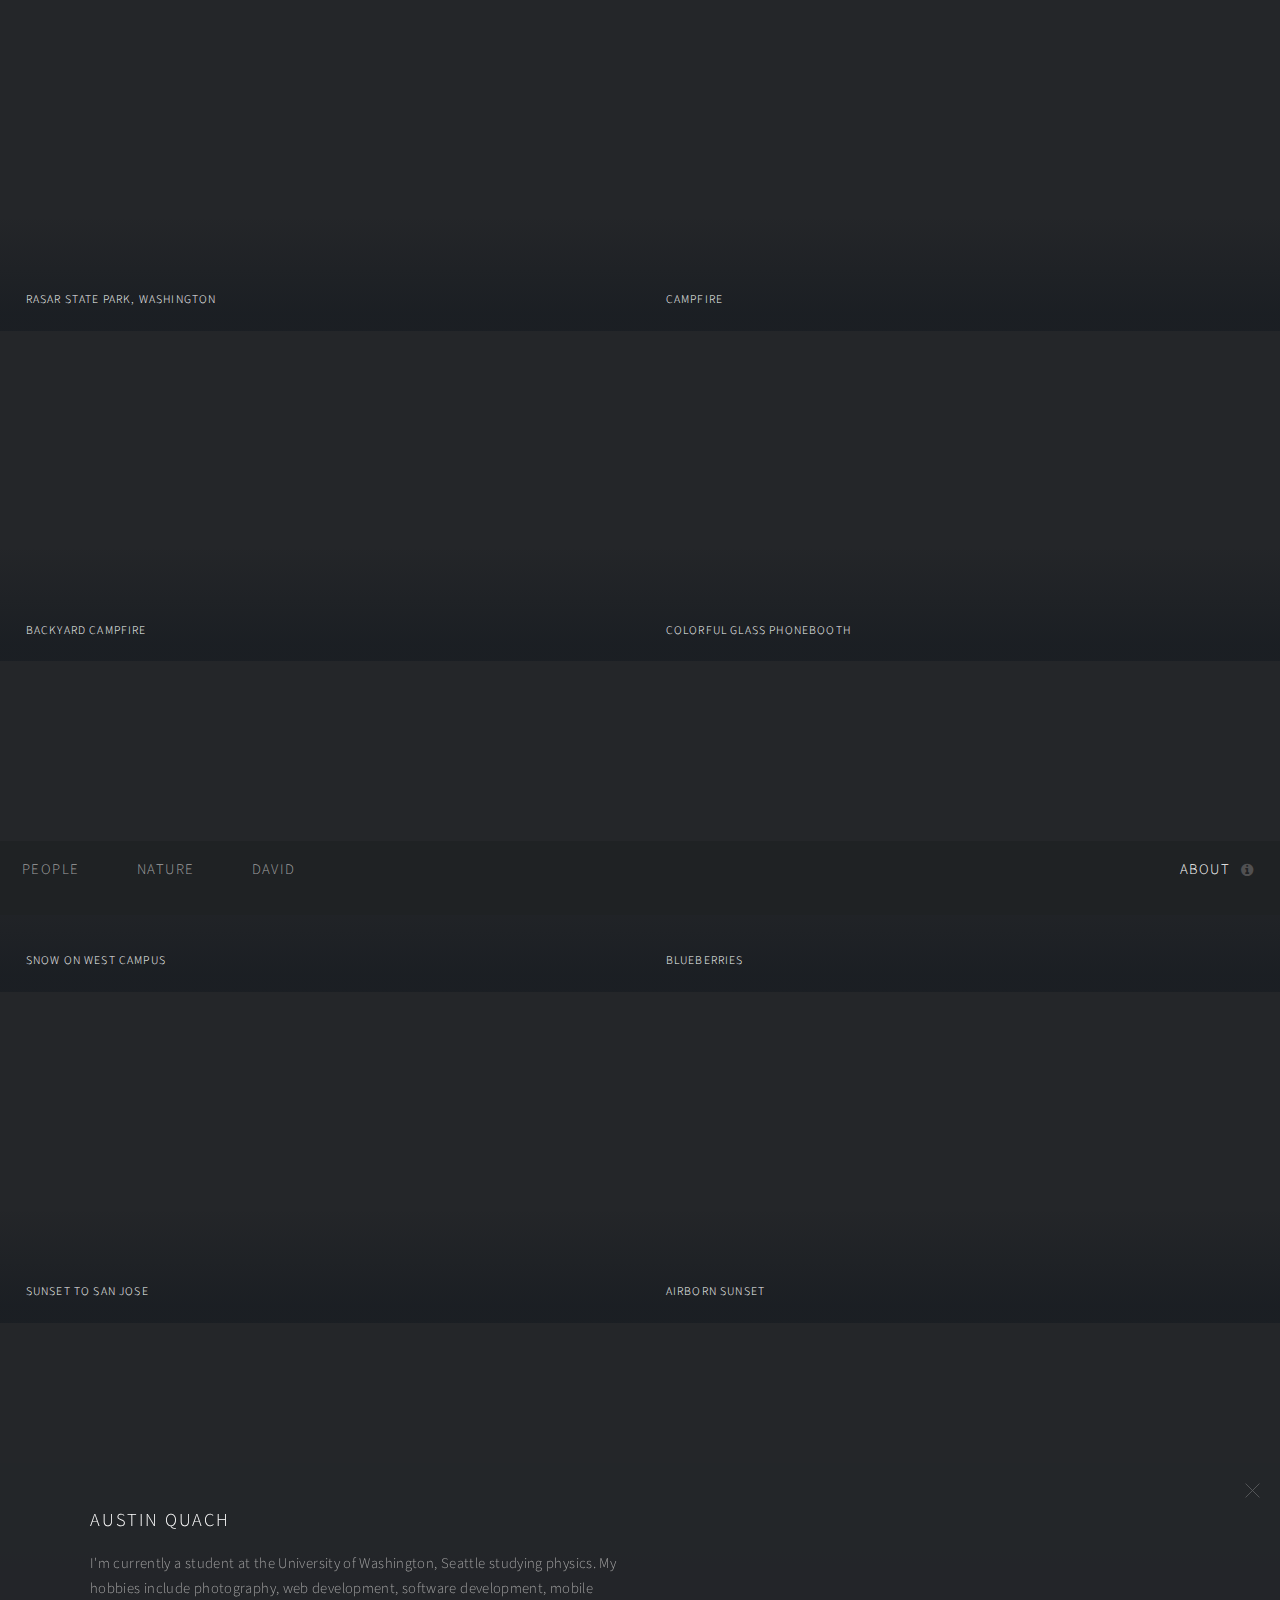
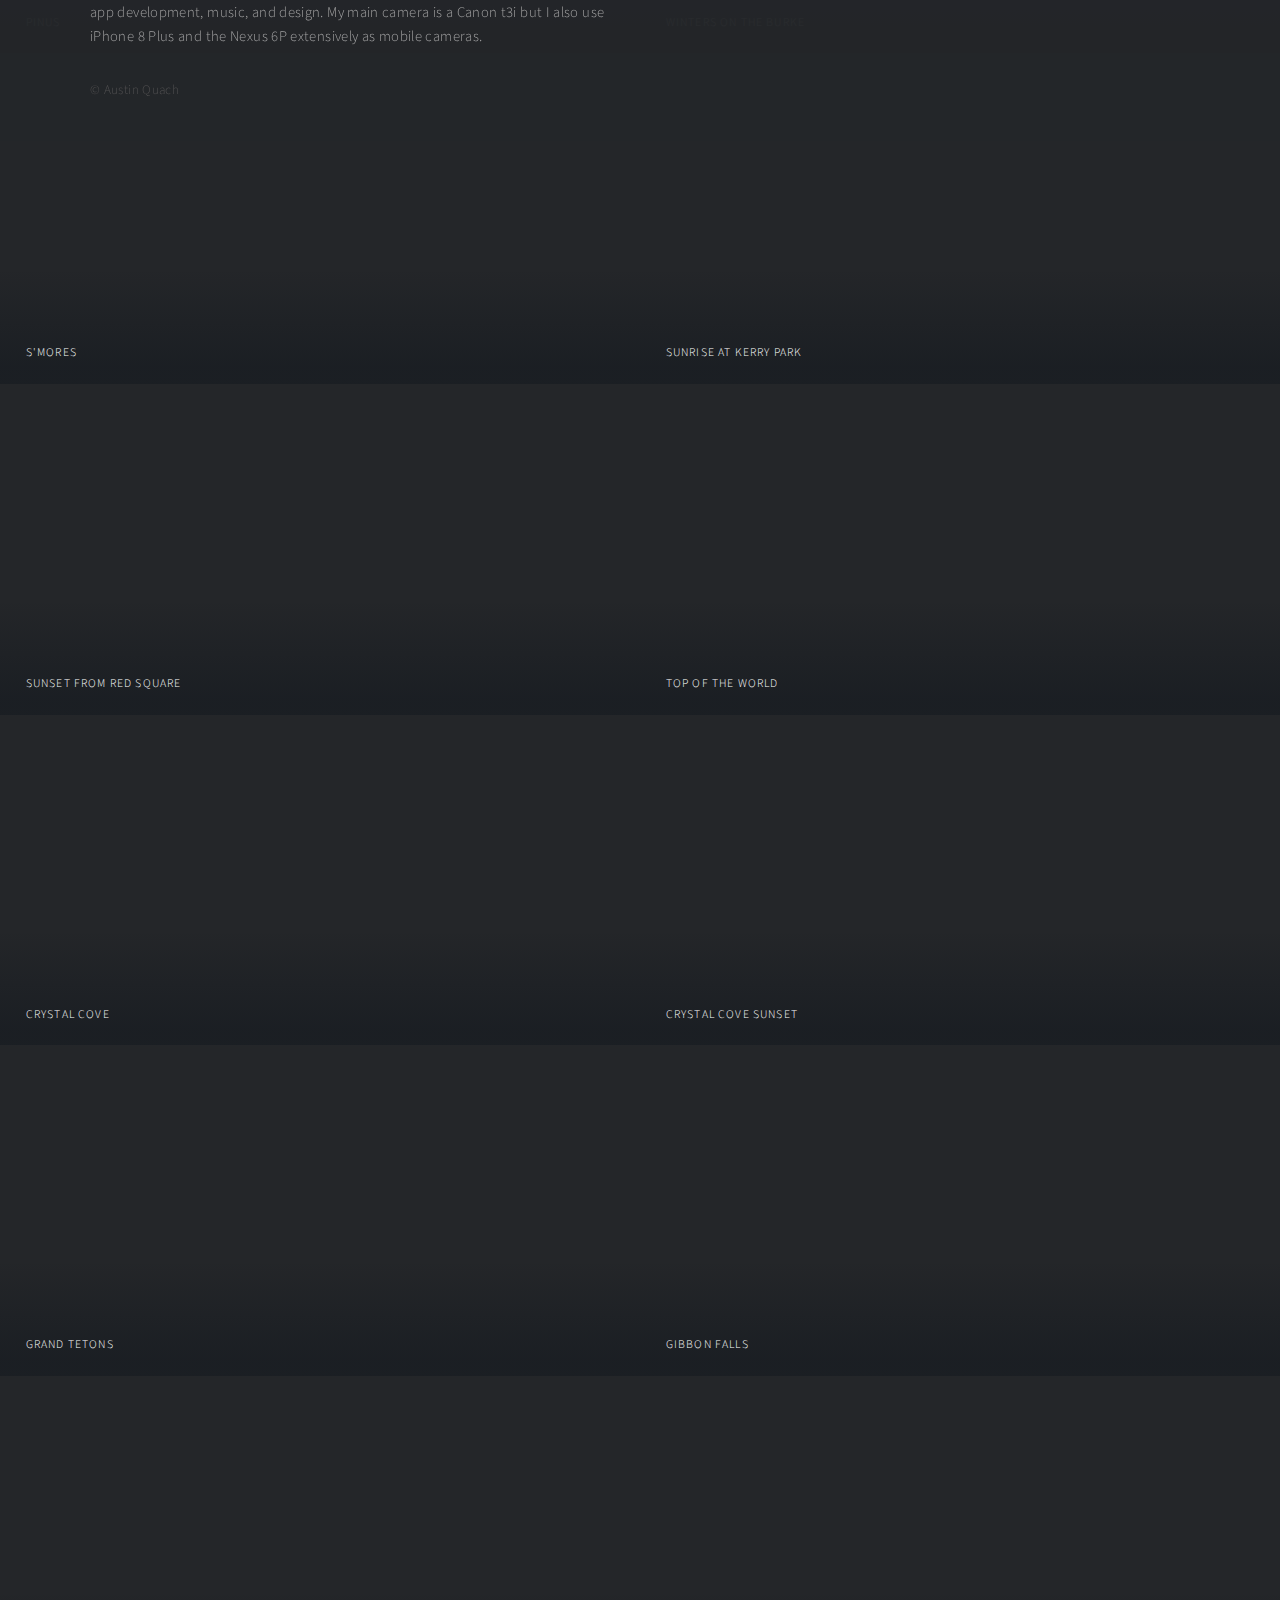
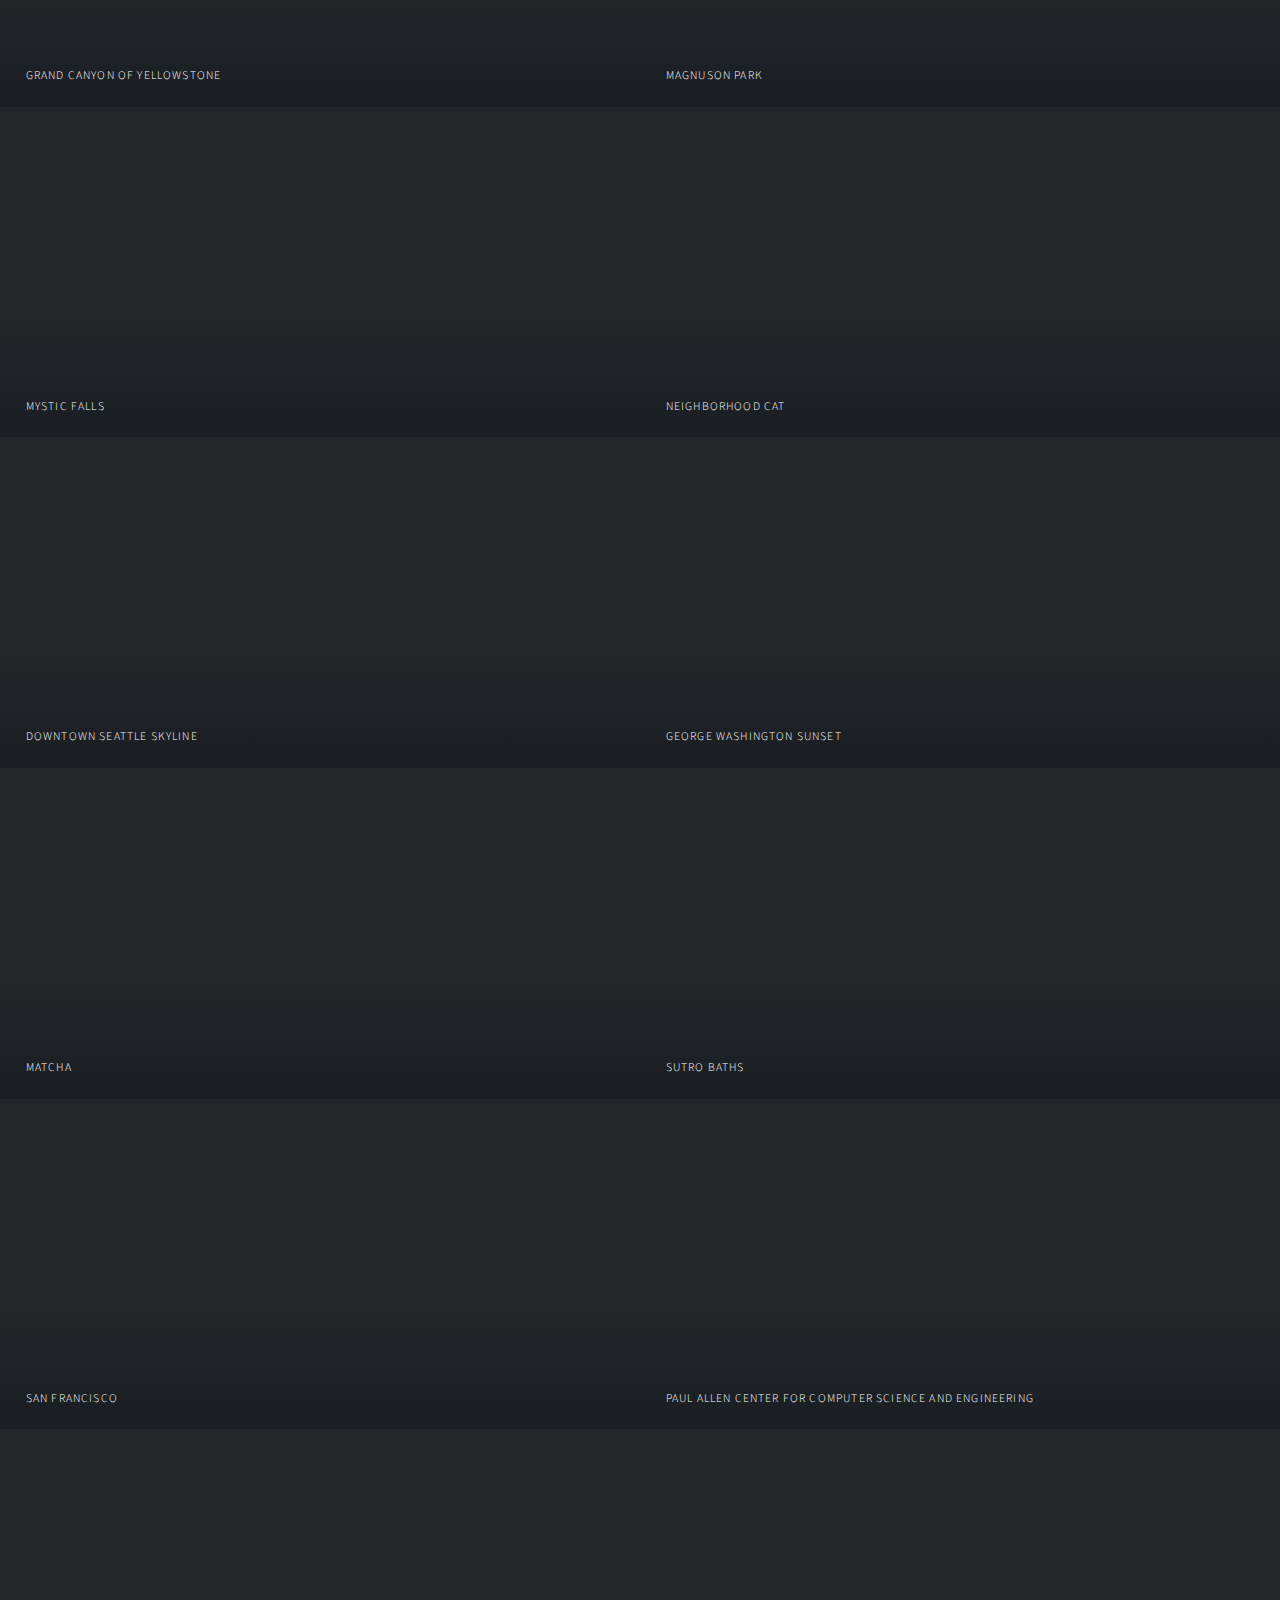
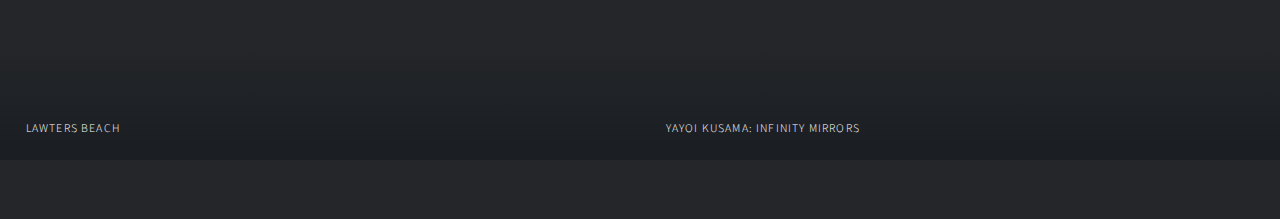
==== commit a285e0c1: "Added more photos" ====
--- a/nature.html
+++ b/nature.html
@@ -150,6 +150,10 @@
                         <article class="thumb">
 							<a href="https://goo.gl/N5wKKr" class="image"><img src="https://goo.gl/N5wKKr" alt="" /></a>
 							<h2>Lawters Beach</h2>
+						</article>
+                        <article class="thumb">
+							<a href="https://goo.gl/kxbT9X" class="image"><img src="https://goo.gl/kxbT9X" alt="" /></a>
+							<h2>Yayoi Kusama: Infinity Mirrors</h2>
 						</article>
 					</div>
 
